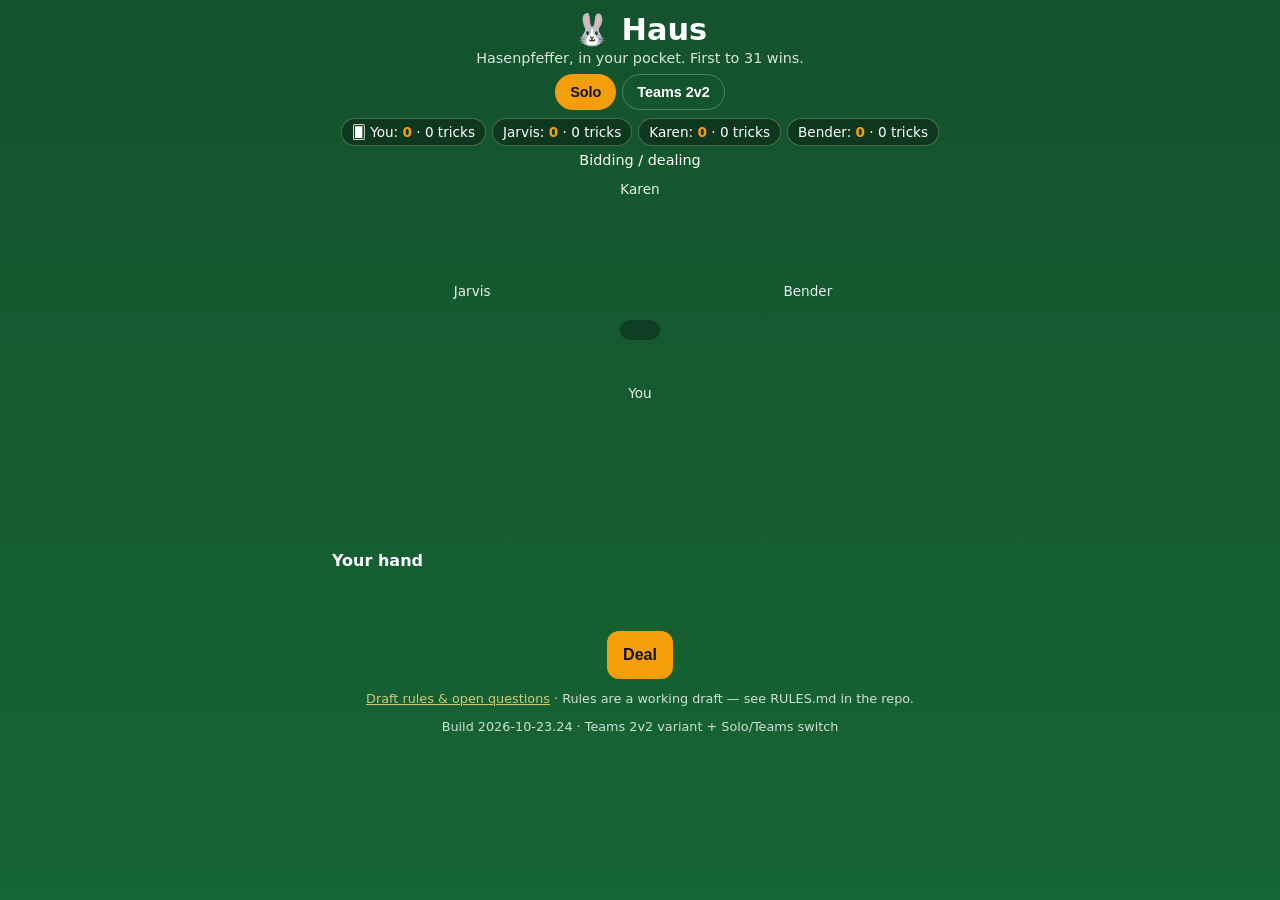
==== docs/index.html @ b061b7e0 "Build .24: Teams 2v2 variant + Solo/Teams switch" ====
<!DOCTYPE html>
<html lang="en">
<head>
<meta charset="utf-8">
<meta name="viewport" content="width=device-width, initial-scale=1, viewport-fit=cover">
<meta name="theme-color" content="#14532d">
<title>Haus — a Hasenpfeffer card game</title>
<link rel="icon" href="data:image/svg+xml,%3Csvg xmlns='http://www.w3.org/2000/svg' viewBox='0 0 100 100'%3E%3Ctext y='.9em' font-size='90'%3E🐰%3C/text%3E%3C/svg%3E">
<link rel="stylesheet" href="style.css?v=20261023-24">
</head>
<body>
<header>
  <h1>🐰 Haus</h1>
  <p class="tagline" id="tagline">Hasenpfeffer, in your pocket. First to 31 wins.</p>
  <div id="variant-switch" role="group" aria-label="Game variant">
    <button type="button" id="variant-solo" class="active">Solo</button>
    <button type="button" id="variant-teams">Teams 2v2</button>
  </div>
  <div id="scoreboard" aria-live="polite"></div>
  <div id="status"></div>
</header>

<main>
  <section id="table" aria-label="Table">
    <div class="seat seat-north" id="seat-2"><div class="seat-name" id="name-2"></div><div class="played" id="played-2"></div><div class="seat-hand" id="hand-2"></div></div>
    <div class="seat seat-west" id="seat-1"><div class="seat-name" id="name-1"></div><div class="played" id="played-1"></div><div class="seat-hand" id="hand-1"></div></div>
    <div class="seat seat-center" id="center-info"></div>
    <div class="seat seat-east" id="seat-3"><div class="seat-name" id="name-3"></div><div class="played" id="played-3"></div><div class="seat-hand" id="hand-3"></div></div>
    <div class="seat seat-south" id="seat-0"><div class="seat-name" id="name-0">You</div><div class="played" id="played-0"></div></div>
  </section>

  <section id="panel" aria-label="Actions"></section>

  <div id="bid-info" aria-live="polite"></div>

  <section id="hand-wrap" aria-label="Your hand">
    <h2>Your hand</h2>
    <div id="hand"></div>
  </section>


  <p id="message" role="status" aria-live="polite"></p>
  <button id="main-btn" type="button">Deal</button>
  <p class="rules-link"><a href="RULES.md">Draft rules &amp; open questions</a> · Rules are a working draft — see RULES.md in the repo.</p>
  <p class="rules-link" id="build-stamp">Build 2026-10-23.24 · Teams 2v2 variant + Solo/Teams switch</p>
</main>

<script src="game.js?v=20261023-24"></script>
</body>
</html>
---- docs/style.css ----
:root { --felt:#14532d; --felt2:#166534; --card:#fffdf7; --ink:#111827; --red:#b91c1c; --accent:#f59e0b; }
* { box-sizing:border-box; }
body { margin:0; font-family:system-ui,-apple-system,"Segoe UI",sans-serif; background:linear-gradient(180deg,var(--felt),var(--felt2)); color:#fff; min-height:100vh; }
header { padding:12px 16px 4px; text-align:center; }
h1 { margin:0; font-size:1.9rem; }
.tagline { margin:2px 0 8px; opacity:.85; font-size:.9rem; }
#scoreboard { display:flex; flex-wrap:wrap; gap:6px; justify-content:center; }
.chip { background:rgba(0,0,0,.35); border:1px solid rgba(255,255,255,.25); padding:5px 10px; border-radius:999px; font-size:.85rem; }
.chip strong { color:var(--accent); }
#status { margin-top:6px; font-size:.9rem; min-height:1.2em; }
main { max-width:640px; margin:0 auto; padding:8px 12px 32px; }
#table { display:grid; grid-template-columns:1fr auto 1fr; grid-template-areas:". north ." "west center east" ". south ."; gap:8px; align-items:center; text-align:center; min-height:150px; }
.seat-north{grid-area:north}.seat-west{grid-area:west}.seat-east{grid-area:east}.seat-center{grid-area:center}.seat-south{grid-area:south}
.card.winner { border-color:var(--accent); box-shadow:0 0 0 3px var(--accent), 0 0 18px rgba(245,158,11,.8); }
.seat-name { font-size:.85rem; opacity:.9; margin-bottom:4px; }
.played { min-height:74px; display:flex; justify-content:center; }
#center-info { background:rgba(0,0,0,.3); border-radius:12px; padding:10px 14px; font-size:.9rem; max-width:180px; }
#panel { display:flex; flex-wrap:wrap; gap:8px; justify-content:center; margin:12px 0; min-height:48px; }
#panel button, #main-btn { min-height:48px; min-width:48px; padding:10px 16px; border-radius:12px; border:0; font-size:1rem; font-weight:600; background:var(--accent); color:#111; cursor:pointer; touch-action:manipulation; }
#panel button.secondary { background:#e5e7eb; }
#panel button:disabled { opacity:.4; }
#main-btn { display:block; margin:12px auto; }
#hand-wrap h2 { font-size:1rem; margin:10px 0 6px; }
#hand { display:flex; flex-wrap:wrap; gap:8px; justify-content:center; }
.card { width:60px; height:84px; background:var(--card); color:var(--ink); border-radius:10px; border:2px solid transparent; display:flex; flex-direction:column; align-items:center; justify-content:center; font-size:1.25rem; font-weight:700; line-height:1.05; padding:4px; user-select:none; }
.card.red { color:var(--red); }
.card.small { width:48px; height:66px; font-size:1rem; }
.seat-hand { display:flex; flex-wrap:wrap; gap:3px; justify-content:center; margin-top:4px; }
.seat-hand:empty { display:none; }
.seat-hand .card.small { width:38px; height:52px; font-size:.85rem; padding:2px; }
.seat-hand .card .sub { display:none; }
#variant-switch { display:flex; gap:6px; justify-content:center; margin:8px 0; }
#variant-switch button { min-height:36px; padding:6px 14px; border-radius:999px; border:1px solid rgba(255,255,255,.25); background:transparent; color:inherit; font-size:.9rem; font-weight:600; cursor:pointer; }
#variant-switch button.active { background:var(--accent); color:#111; border-color:transparent; }
.seat.team-a { background:rgba(245,158,11,.14); border-radius:12px; }
.seat.team-b { background:rgba(56,189,248,.14); border-radius:12px; }
.card.trump { border-color:var(--accent); }
button.card { cursor:pointer; touch-action:manipulation; }
button.card:disabled { opacity:.35; cursor:default; }
#hand .card { touch-action:pan-y; cursor:grab; -webkit-touch-callout:none; }
#hand .card.disabled { opacity:.35; }
#hand .card.dragging { cursor:grabbing; position:fixed; margin:0; z-index:50; pointer-events:none; opacity:.94; box-shadow:0 14px 30px rgba(0,0,0,.55); border-color:var(--accent); }
#hand .card.placeholder { background:rgba(255,201,71,.10); border:2px dashed var(--accent); opacity:.55; }
#bid-info { margin:8px 0; font-size:.9rem; opacity:.85; line-height:1.5; }
#bid-info:empty { display:none; }
button.card:not(:disabled):active { transform:translateY(-4px); }
.card .sub { font-size:.6rem; font-weight:600; opacity:.65; }
#message { text-align:center; min-height:1.4em; }
.rules-link { text-align:center; font-size:.8rem; opacity:.8; }
.rules-link a { color:#fde68a; }
@media (max-width:380px){ .card{width:52px;height:76px} }
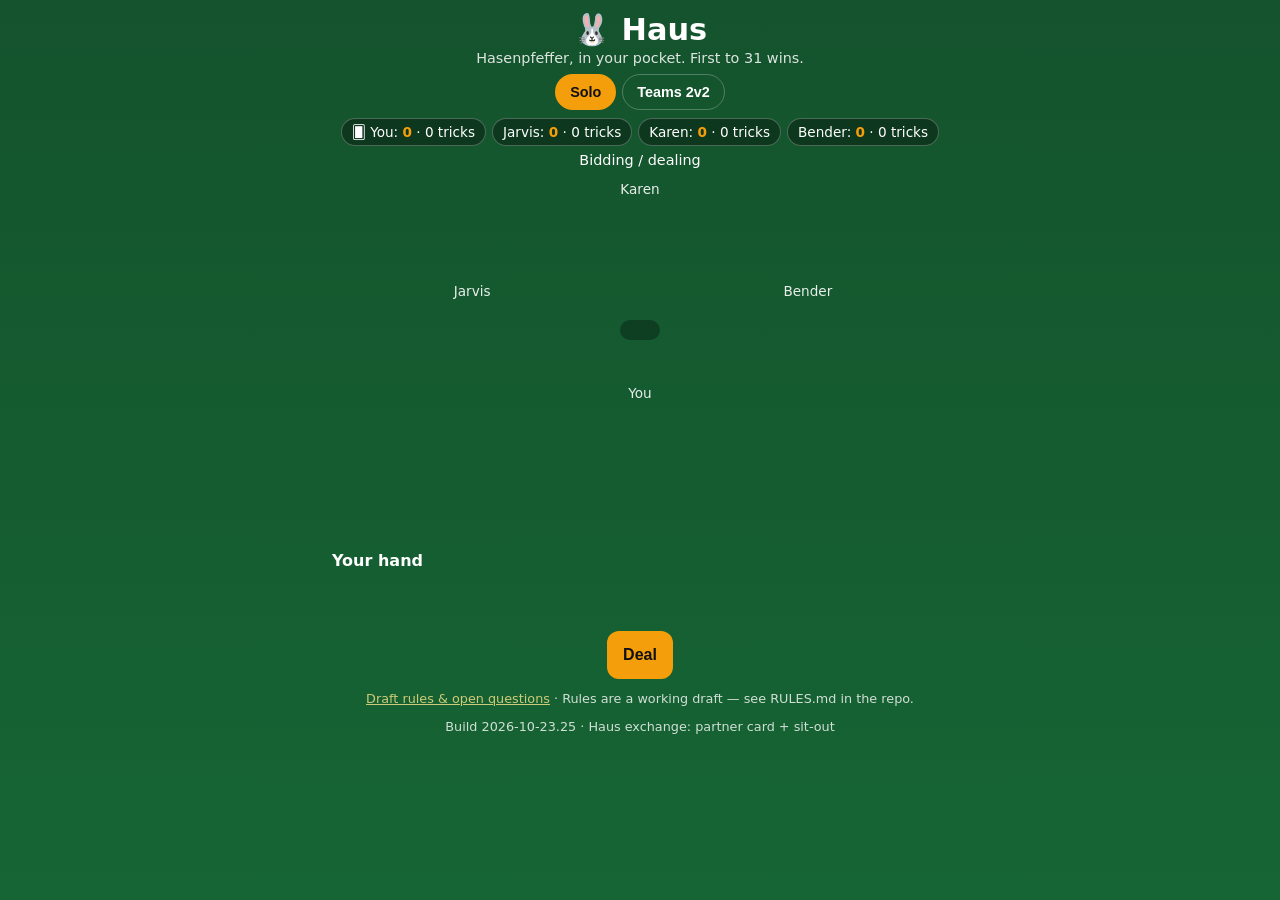
==== commit 1858174c: "Build .25: Haus exchange (teams) — partner card + sit-out" ====
--- a/docs/index.html
+++ b/docs/index.html
@@ -6,7 +6,7 @@
 <meta name="theme-color" content="#14532d">
 <title>Haus — a Hasenpfeffer card game</title>
 <link rel="icon" href="data:image/svg+xml,%3Csvg xmlns='http://www.w3.org/2000/svg' viewBox='0 0 100 100'%3E%3Ctext y='.9em' font-size='90'%3E🐰%3C/text%3E%3C/svg%3E">
-<link rel="stylesheet" href="style.css?v=20261023-24">
+<link rel="stylesheet" href="style.css?v=20261023-25">
 </head>
 <body>
 <header>
@@ -42,9 +42,9 @@
   <p id="message" role="status" aria-live="polite"></p>
   <button id="main-btn" type="button">Deal</button>
   <p class="rules-link"><a href="RULES.md">Draft rules &amp; open questions</a> · Rules are a working draft — see RULES.md in the repo.</p>
-  <p class="rules-link" id="build-stamp">Build 2026-10-23.24 · Teams 2v2 variant + Solo/Teams switch</p>
+  <p class="rules-link" id="build-stamp">Build 2026-10-23.25 · Haus exchange: partner card + sit-out</p>
 </main>
 
-<script src="game.js?v=20261023-24"></script>
+<script src="game.js?v=20261023-25"></script>
 </body>
 </html>
--- a/docs/style.css
+++ b/docs/style.css
@@ -34,6 +34,8 @@
 #variant-switch button.active { background:var(--accent); color:#111; border-color:transparent; }
 .seat.team-a { background:rgba(245,158,11,.14); border-radius:12px; }
 .seat.team-b { background:rgba(56,189,248,.14); border-radius:12px; }
+.seat.sitting { opacity:.55; }
+#hand.sitting .card { opacity:.55; }
 .card.trump { border-color:var(--accent); }
 button.card { cursor:pointer; touch-action:manipulation; }
 button.card:disabled { opacity:.35; cursor:default; }
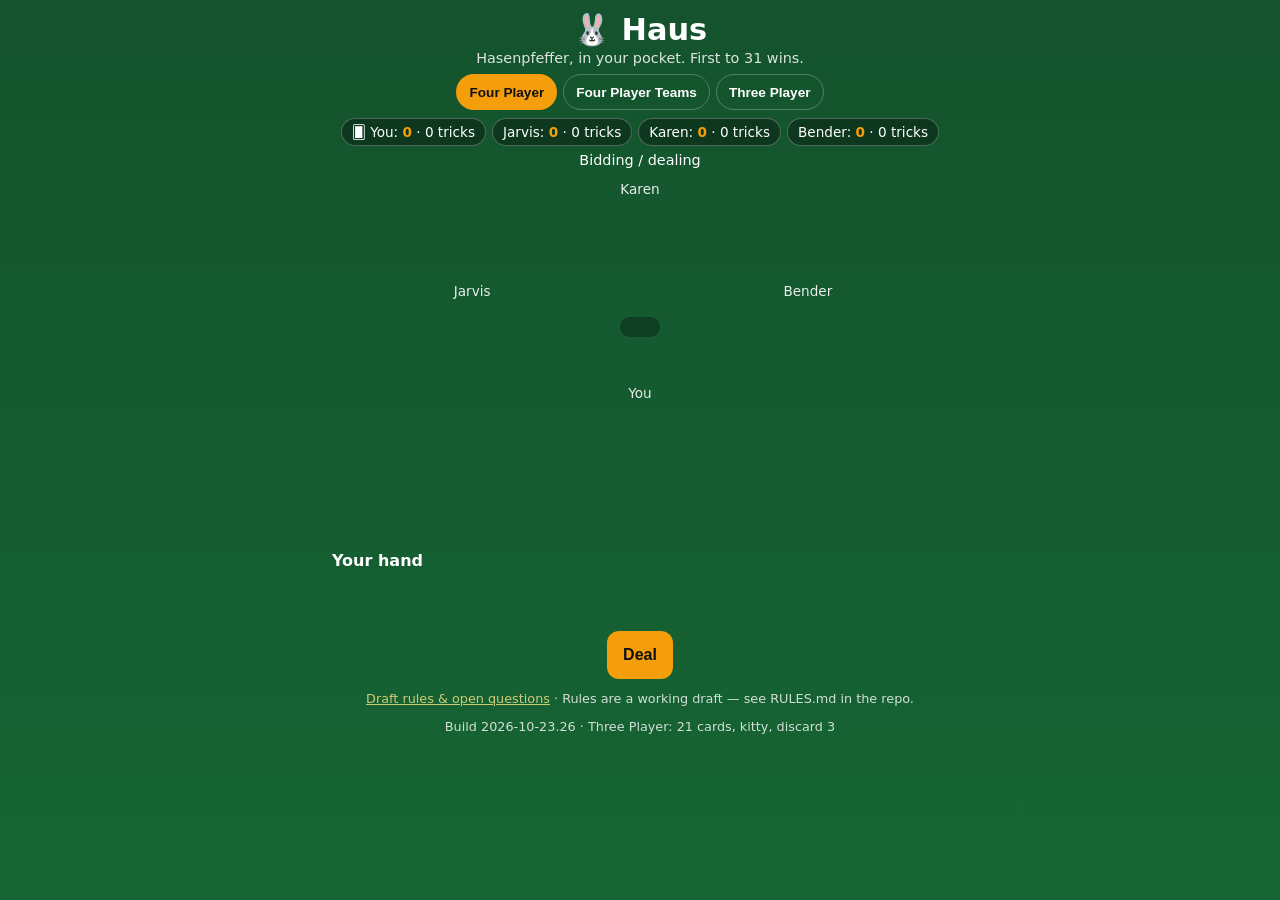
==== commit ed163693: "Build .26: Three Player variant (21-card deck, kitty, discard 3) + variant rename to Four Player / F" ====
--- a/docs/index.html
+++ b/docs/index.html
@@ -6,15 +6,16 @@
 <meta name="theme-color" content="#14532d">
 <title>Haus — a Hasenpfeffer card game</title>
 <link rel="icon" href="data:image/svg+xml,%3Csvg xmlns='http://www.w3.org/2000/svg' viewBox='0 0 100 100'%3E%3Ctext y='.9em' font-size='90'%3E🐰%3C/text%3E%3C/svg%3E">
-<link rel="stylesheet" href="style.css?v=20261023-25">
+<link rel="stylesheet" href="style.css?v=20261023-26">
 </head>
 <body>
 <header>
   <h1>🐰 Haus</h1>
   <p class="tagline" id="tagline">Hasenpfeffer, in your pocket. First to 31 wins.</p>
   <div id="variant-switch" role="group" aria-label="Game variant">
-    <button type="button" id="variant-solo" class="active">Solo</button>
-    <button type="button" id="variant-teams">Teams 2v2</button>
+    <button type="button" id="variant-four" class="active">Four Player</button>
+    <button type="button" id="variant-teams">Four Player Teams</button>
+    <button type="button" id="variant-three">Three Player</button>
   </div>
   <div id="scoreboard" aria-live="polite"></div>
   <div id="status"></div>
@@ -24,7 +25,7 @@
   <section id="table" aria-label="Table">
     <div class="seat seat-north" id="seat-2"><div class="seat-name" id="name-2"></div><div class="played" id="played-2"></div><div class="seat-hand" id="hand-2"></div></div>
     <div class="seat seat-west" id="seat-1"><div class="seat-name" id="name-1"></div><div class="played" id="played-1"></div><div class="seat-hand" id="hand-1"></div></div>
-    <div class="seat seat-center" id="center-info"></div>
+    <div class="seat seat-center"><div id="center-info"></div><div id="kitty"></div></div>
     <div class="seat seat-east" id="seat-3"><div class="seat-name" id="name-3"></div><div class="played" id="played-3"></div><div class="seat-hand" id="hand-3"></div></div>
     <div class="seat seat-south" id="seat-0"><div class="seat-name" id="name-0">You</div><div class="played" id="played-0"></div></div>
   </section>
@@ -42,9 +43,9 @@
   <p id="message" role="status" aria-live="polite"></p>
   <button id="main-btn" type="button">Deal</button>
   <p class="rules-link"><a href="RULES.md">Draft rules &amp; open questions</a> · Rules are a working draft — see RULES.md in the repo.</p>
-  <p class="rules-link" id="build-stamp">Build 2026-10-23.25 · Haus exchange: partner card + sit-out</p>
+  <p class="rules-link" id="build-stamp">Build 2026-10-23.26 · Three Player: 21 cards, kitty, discard 3</p>
 </main>
 
-<script src="game.js?v=20261023-25"></script>
+<script src="game.js?v=20261023-26"></script>
 </body>
 </html>
--- a/docs/style.css
+++ b/docs/style.css
@@ -29,8 +29,10 @@
 .seat-hand:empty { display:none; }
 .seat-hand .card.small { width:38px; height:52px; font-size:.85rem; padding:2px; }
 .seat-hand .card .sub { display:none; }
-#variant-switch { display:flex; gap:6px; justify-content:center; margin:8px 0; }
-#variant-switch button { min-height:36px; padding:6px 14px; border-radius:999px; border:1px solid rgba(255,255,255,.25); background:transparent; color:inherit; font-size:.9rem; font-weight:600; cursor:pointer; }
+#variant-switch { display:flex; flex-wrap:wrap; gap:6px; justify-content:center; margin:8px 0; }
+#variant-switch button { min-height:36px; padding:6px 12px; border-radius:999px; border:1px solid rgba(255,255,255,.25); background:transparent; color:inherit; font-size:.85rem; font-weight:600; cursor:pointer; }
+#kitty { display:flex; gap:3px; justify-content:center; margin-top:6px; font-size:1.2rem; }
+#hand .card.selected { transform:translateY(-10px); border-color:var(--accent); box-shadow:0 0 0 3px var(--accent); }
 #variant-switch button.active { background:var(--accent); color:#111; border-color:transparent; }
 .seat.team-a { background:rgba(245,158,11,.14); border-radius:12px; }
 .seat.team-b { background:rgba(56,189,248,.14); border-radius:12px; }
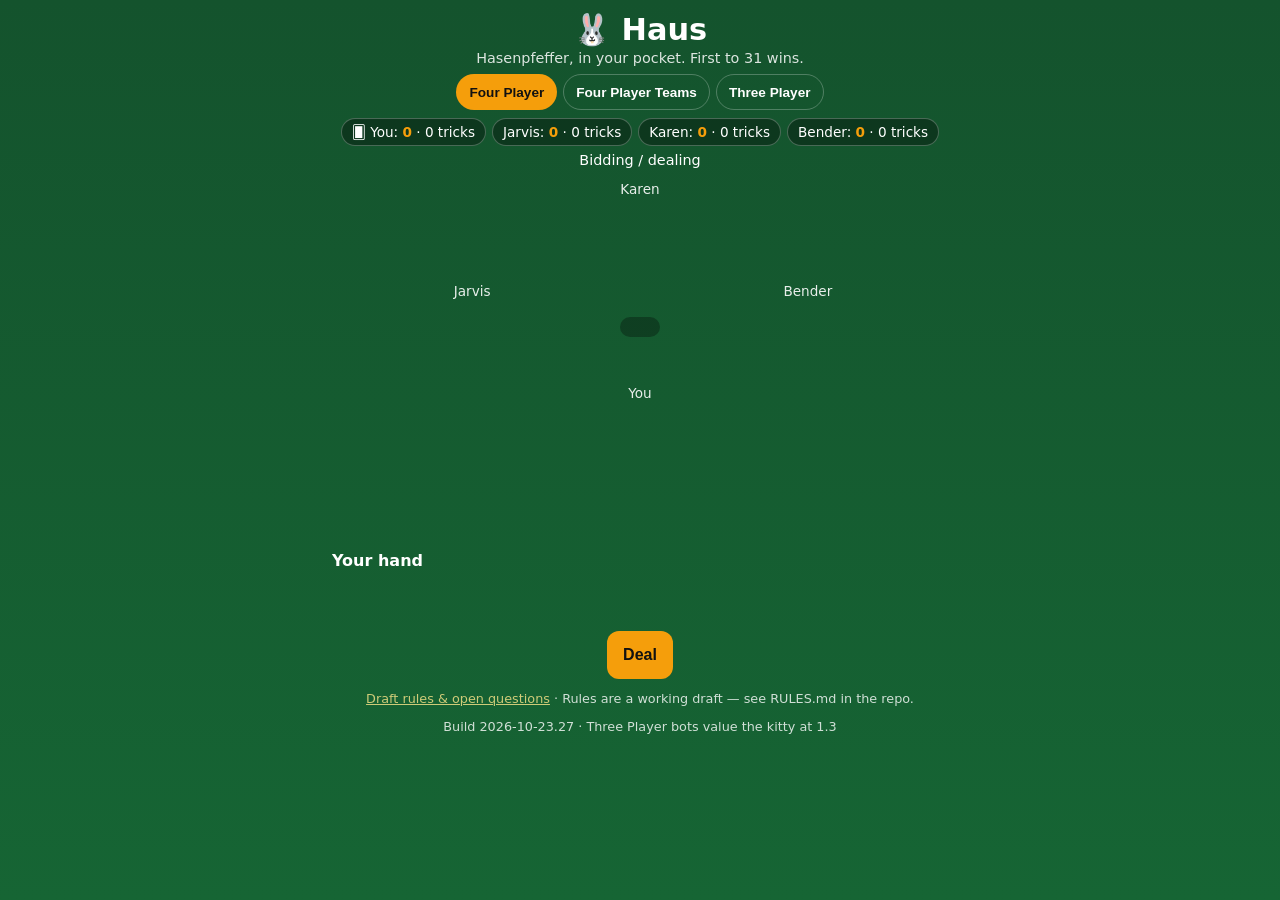
==== commit 28211985: "Build .27: Three Player kitty bonus 0.5 -> 1.3 (measured: tricks = 1.32 + 1.01 * est)" ====
--- a/docs/index.html
+++ b/docs/index.html
@@ -6,7 +6,7 @@
 <meta name="theme-color" content="#14532d">
 <title>Haus — a Hasenpfeffer card game</title>
 <link rel="icon" href="data:image/svg+xml,%3Csvg xmlns='http://www.w3.org/2000/svg' viewBox='0 0 100 100'%3E%3Ctext y='.9em' font-size='90'%3E🐰%3C/text%3E%3C/svg%3E">
-<link rel="stylesheet" href="style.css?v=20261023-26">
+<link rel="stylesheet" href="style.css?v=20261023-27">
 </head>
 <body>
 <header>
@@ -43,9 +43,9 @@
   <p id="message" role="status" aria-live="polite"></p>
   <button id="main-btn" type="button">Deal</button>
   <p class="rules-link"><a href="RULES.md">Draft rules &amp; open questions</a> · Rules are a working draft — see RULES.md in the repo.</p>
-  <p class="rules-link" id="build-stamp">Build 2026-10-23.26 · Three Player: 21 cards, kitty, discard 3</p>
+  <p class="rules-link" id="build-stamp">Build 2026-10-23.27 · Three Player bots value the kitty at 1.3</p>
 </main>
 
-<script src="game.js?v=20261023-26"></script>
+<script src="game.js?v=20261023-27"></script>
 </body>
 </html>
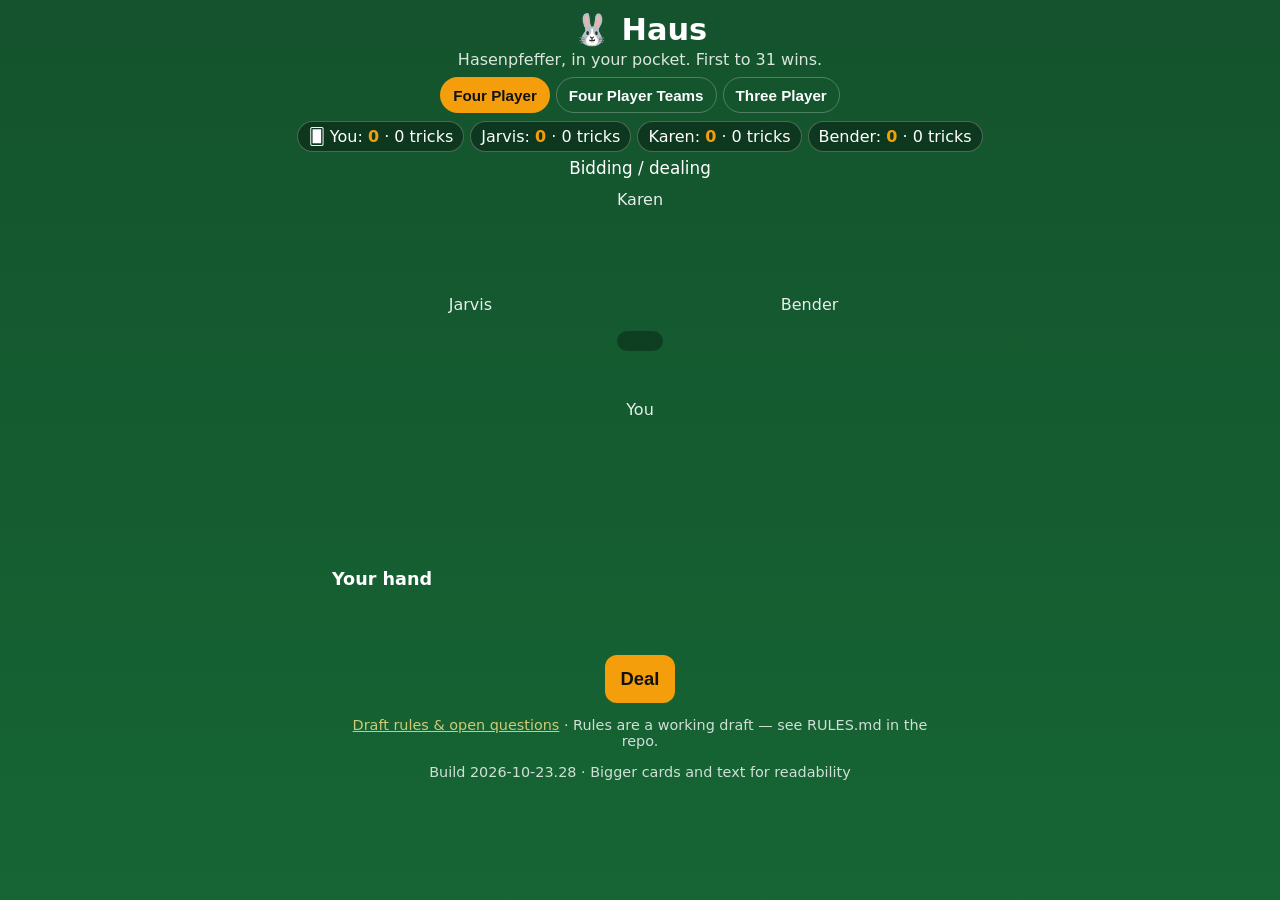
==== commit e0898f38: "Build .28: Bigger cards and UI text for readability (older users); narrow-phone card rule scales fon" ====
--- a/docs/index.html
+++ b/docs/index.html
@@ -6,7 +6,7 @@
 <meta name="theme-color" content="#14532d">
 <title>Haus — a Hasenpfeffer card game</title>
 <link rel="icon" href="data:image/svg+xml,%3Csvg xmlns='http://www.w3.org/2000/svg' viewBox='0 0 100 100'%3E%3Ctext y='.9em' font-size='90'%3E🐰%3C/text%3E%3C/svg%3E">
-<link rel="stylesheet" href="style.css?v=20261023-27">
+<link rel="stylesheet" href="style.css?v=20261023-28">
 </head>
 <body>
 <header>
@@ -43,9 +43,9 @@
   <p id="message" role="status" aria-live="polite"></p>
   <button id="main-btn" type="button">Deal</button>
   <p class="rules-link"><a href="RULES.md">Draft rules &amp; open questions</a> · Rules are a working draft — see RULES.md in the repo.</p>
-  <p class="rules-link" id="build-stamp">Build 2026-10-23.27 · Three Player bots value the kitty at 1.3</p>
+  <p class="rules-link" id="build-stamp">Build 2026-10-23.28 · Bigger cards and text for readability</p>
 </main>
 
-<script src="game.js?v=20261023-27"></script>
+<script src="game.js?v=20261023-28"></script>
 </body>
 </html>
--- a/docs/style.css
+++ b/docs/style.css
@@ -3,35 +3,35 @@
 body { margin:0; font-family:system-ui,-apple-system,"Segoe UI",sans-serif; background:linear-gradient(180deg,var(--felt),var(--felt2)); color:#fff; min-height:100vh; }
 header { padding:12px 16px 4px; text-align:center; }
 h1 { margin:0; font-size:1.9rem; }
-.tagline { margin:2px 0 8px; opacity:.85; font-size:.9rem; }
+.tagline { margin:2px 0 8px; opacity:.85; font-size:1rem; }
 #scoreboard { display:flex; flex-wrap:wrap; gap:6px; justify-content:center; }
-.chip { background:rgba(0,0,0,.35); border:1px solid rgba(255,255,255,.25); padding:5px 10px; border-radius:999px; font-size:.85rem; }
+.chip { background:rgba(0,0,0,.35); border:1px solid rgba(255,255,255,.25); padding:5px 10px; border-radius:999px; font-size:1rem; }
 .chip strong { color:var(--accent); }
-#status { margin-top:6px; font-size:.9rem; min-height:1.2em; }
+#status { margin-top:6px; font-size:1.05rem; min-height:1.2em; }
 main { max-width:640px; margin:0 auto; padding:8px 12px 32px; }
 #table { display:grid; grid-template-columns:1fr auto 1fr; grid-template-areas:". north ." "west center east" ". south ."; gap:8px; align-items:center; text-align:center; min-height:150px; }
 .seat-north{grid-area:north}.seat-west{grid-area:west}.seat-east{grid-area:east}.seat-center{grid-area:center}.seat-south{grid-area:south}
 .card.winner { border-color:var(--accent); box-shadow:0 0 0 3px var(--accent), 0 0 18px rgba(245,158,11,.8); }
-.seat-name { font-size:.85rem; opacity:.9; margin-bottom:4px; }
+.seat-name { font-size:1rem; opacity:.9; margin-bottom:4px; }
 .played { min-height:74px; display:flex; justify-content:center; }
-#center-info { background:rgba(0,0,0,.3); border-radius:12px; padding:10px 14px; font-size:.9rem; max-width:180px; }
+#center-info { background:rgba(0,0,0,.3); border-radius:12px; padding:10px 14px; font-size:1rem; max-width:180px; }
 #panel { display:flex; flex-wrap:wrap; gap:8px; justify-content:center; margin:12px 0; min-height:48px; }
-#panel button, #main-btn { min-height:48px; min-width:48px; padding:10px 16px; border-radius:12px; border:0; font-size:1rem; font-weight:600; background:var(--accent); color:#111; cursor:pointer; touch-action:manipulation; }
+#panel button, #main-btn { min-height:48px; min-width:48px; padding:10px 16px; border-radius:12px; border:0; font-size:1.15rem; font-weight:600; background:var(--accent); color:#111; cursor:pointer; touch-action:manipulation; }
 #panel button.secondary { background:#e5e7eb; }
 #panel button:disabled { opacity:.4; }
 #main-btn { display:block; margin:12px auto; }
-#hand-wrap h2 { font-size:1rem; margin:10px 0 6px; }
+#hand-wrap h2 { font-size:1.1rem; margin:10px 0 6px; }
 #hand { display:flex; flex-wrap:wrap; gap:8px; justify-content:center; }
-.card { width:60px; height:84px; background:var(--card); color:var(--ink); border-radius:10px; border:2px solid transparent; display:flex; flex-direction:column; align-items:center; justify-content:center; font-size:1.25rem; font-weight:700; line-height:1.05; padding:4px; user-select:none; }
+.card { width:66px; height:90px; background:var(--card); color:var(--ink); border-radius:10px; border:2px solid transparent; display:flex; flex-direction:column; align-items:center; justify-content:center; font-size:1.6rem; font-weight:700; line-height:1.05; padding:4px; user-select:none; }
 .card.red { color:var(--red); }
-.card.small { width:48px; height:66px; font-size:1rem; }
+.card.small { width:54px; height:74px; font-size:1.25rem; }
 .seat-hand { display:flex; flex-wrap:wrap; gap:3px; justify-content:center; margin-top:4px; }
 .seat-hand:empty { display:none; }
-.seat-hand .card.small { width:38px; height:52px; font-size:.85rem; padding:2px; }
+.seat-hand .card.small { width:44px; height:60px; font-size:1rem; padding:2px; }
 .seat-hand .card .sub { display:none; }
 #variant-switch { display:flex; flex-wrap:wrap; gap:6px; justify-content:center; margin:8px 0; }
-#variant-switch button { min-height:36px; padding:6px 12px; border-radius:999px; border:1px solid rgba(255,255,255,.25); background:transparent; color:inherit; font-size:.85rem; font-weight:600; cursor:pointer; }
-#kitty { display:flex; gap:3px; justify-content:center; margin-top:6px; font-size:1.2rem; }
+#variant-switch button { min-height:36px; padding:6px 12px; border-radius:999px; border:1px solid rgba(255,255,255,.25); background:transparent; color:inherit; font-size:.95rem; font-weight:600; cursor:pointer; }
+#kitty { display:flex; gap:3px; justify-content:center; margin-top:6px; font-size:1.4rem; }
 #hand .card.selected { transform:translateY(-10px); border-color:var(--accent); box-shadow:0 0 0 3px var(--accent); }
 #variant-switch button.active { background:var(--accent); color:#111; border-color:transparent; }
 .seat.team-a { background:rgba(245,158,11,.14); border-radius:12px; }
@@ -45,11 +45,13 @@
 #hand .card.disabled { opacity:.35; }
 #hand .card.dragging { cursor:grabbing; position:fixed; margin:0; z-index:50; pointer-events:none; opacity:.94; box-shadow:0 14px 30px rgba(0,0,0,.55); border-color:var(--accent); }
 #hand .card.placeholder { background:rgba(255,201,71,.10); border:2px dashed var(--accent); opacity:.55; }
-#bid-info { margin:8px 0; font-size:.9rem; opacity:.85; line-height:1.5; }
+#bid-info { margin:8px 0; font-size:1rem; opacity:.85; line-height:1.5; }
 #bid-info:empty { display:none; }
 button.card:not(:disabled):active { transform:translateY(-4px); }
-.card .sub { font-size:.6rem; font-weight:600; opacity:.65; }
-#message { text-align:center; min-height:1.4em; }
-.rules-link { text-align:center; font-size:.8rem; opacity:.8; }
+.card .sub { font-size:.7rem; font-weight:600; opacity:.65; text-align:center; }
+#message { text-align:center; min-height:1.4em; font-size:1.1rem; }
+.rules-link { text-align:center; font-size:.9rem; opacity:.8; }
 .rules-link a { color:#fde68a; }
-@media (max-width:380px){ .card{width:52px;height:76px} }
+/* Narrow phones: cards shrink a little to keep 5 in a row, but the rank
+   text must shrink with them — a 1.6rem "10♣" does not fit a 52px card. */
+@media (max-width:380px){ .card{width:60px;height:84px;font-size:1.4rem} }
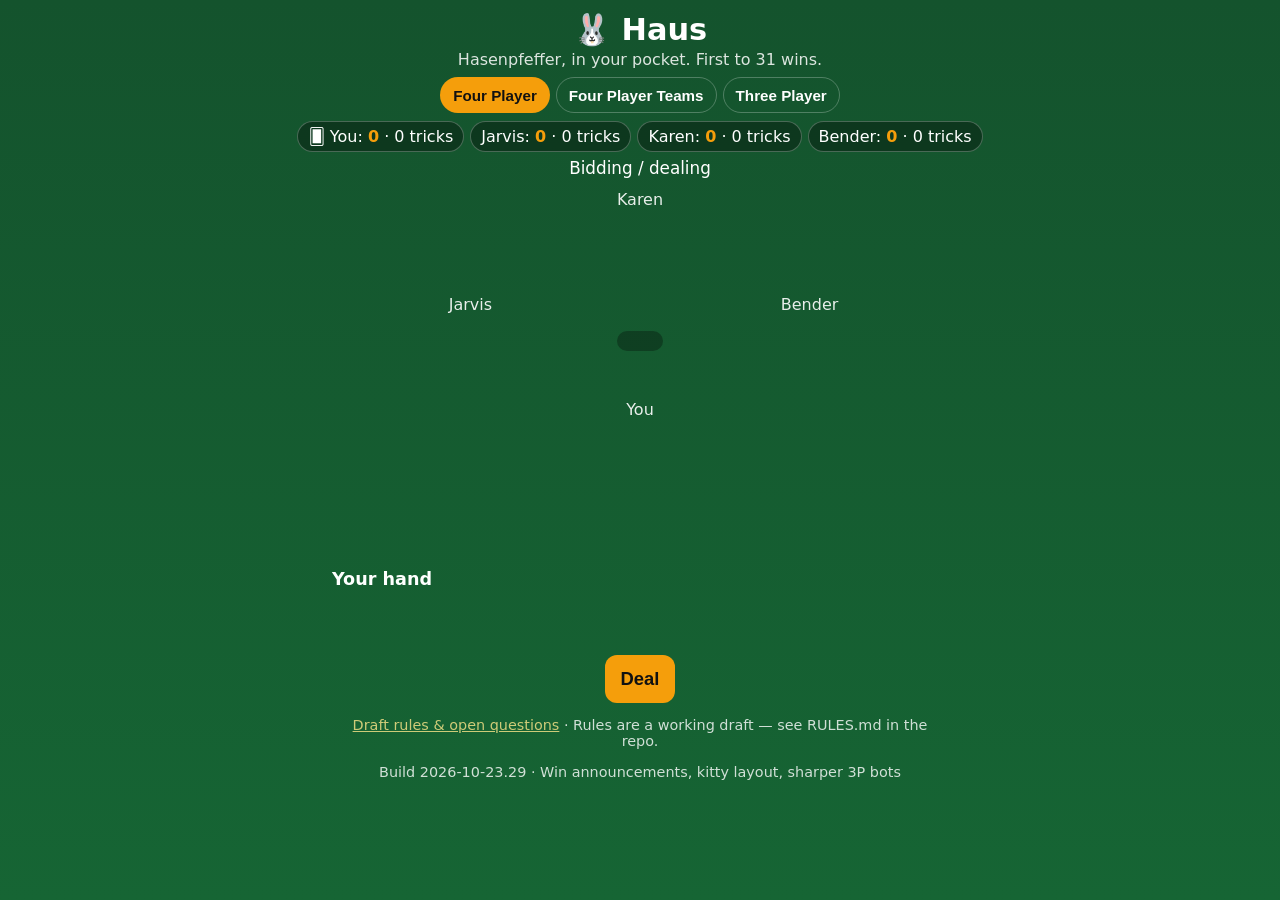
==== commit 17654da3: "Build .29: win announcements, kitty layout, sharper 3P bots" ====
--- a/docs/index.html
+++ b/docs/index.html
@@ -6,7 +6,7 @@
 <meta name="theme-color" content="#14532d">
 <title>Haus — a Hasenpfeffer card game</title>
 <link rel="icon" href="data:image/svg+xml,%3Csvg xmlns='http://www.w3.org/2000/svg' viewBox='0 0 100 100'%3E%3Ctext y='.9em' font-size='90'%3E🐰%3C/text%3E%3C/svg%3E">
-<link rel="stylesheet" href="style.css?v=20261023-28">
+<link rel="stylesheet" href="style.css?v=20261023-29">
 </head>
 <body>
 <header>
@@ -43,9 +43,9 @@
   <p id="message" role="status" aria-live="polite"></p>
   <button id="main-btn" type="button">Deal</button>
   <p class="rules-link"><a href="RULES.md">Draft rules &amp; open questions</a> · Rules are a working draft — see RULES.md in the repo.</p>
-  <p class="rules-link" id="build-stamp">Build 2026-10-23.28 · Bigger cards and text for readability</p>
+  <p class="rules-link" id="build-stamp">Build 2026-10-23.29 · Win announcements, kitty layout, sharper 3P bots</p>
 </main>
 
-<script src="game.js?v=20261023-28"></script>
+<script src="game.js?v=20261023-29"></script>
 </body>
 </html>
--- a/docs/style.css
+++ b/docs/style.css
@@ -21,7 +21,10 @@
 #panel button:disabled { opacity:.4; }
 #main-btn { display:block; margin:12px auto; }
 #hand-wrap h2 { font-size:1.1rem; margin:10px 0 6px; }
-#hand { display:flex; flex-wrap:wrap; gap:8px; justify-content:center; }
+#hand { display:flex; flex-wrap:nowrap; gap:8px; justify-content:center; }
+/* The hand row never wraps: game.js sizes these from the measured row width
+   (6 cards, or 9 with the kitty) so the row always fits on one line. */
+#hand .card { width:var(--hand-card-w, 66px); height:var(--hand-card-h, 90px); font-size:var(--hand-card-f, 1.6rem); padding:var(--hand-card-p, 4px); }
 .card { width:66px; height:90px; background:var(--card); color:var(--ink); border-radius:10px; border:2px solid transparent; display:flex; flex-direction:column; align-items:center; justify-content:center; font-size:1.6rem; font-weight:700; line-height:1.05; padding:4px; user-select:none; }
 .card.red { color:var(--red); }
 .card.small { width:54px; height:74px; font-size:1.25rem; }
@@ -52,6 +55,23 @@
 #message { text-align:center; min-height:1.4em; font-size:1.1rem; }
 .rules-link { text-align:center; font-size:.9rem; opacity:.8; }
 .rules-link a { color:#fde68a; }
-/* Narrow phones: cards shrink a little to keep 5 in a row, but the rank
-   text must shrink with them — a 1.6rem "10♣" does not fit a 52px card. */
-@media (max-width:380px){ .card{width:60px;height:84px;font-size:1.4rem} }
+/* No narrow-phone card rule: the hand row is sized in code (see #hand
+   .card above), which supersedes the old ≤380px rule that shrank cards
+   without shrinking their text. */
+
+/* Game-over overlay: your win gets fireworks; someone else's win gets a
+   trophy moment instead — no fireworks, but unmistakably more than text. */
+#game-over-overlay { position:fixed; inset:0; z-index:100; display:flex; flex-direction:column; align-items:center; justify-content:center; gap:12px; padding:24px; text-align:center; background:rgba(0,0,0,.72); color:#fff; }
+#game-over-overlay.lose { background:rgba(0,0,0,.85); }
+#game-over-overlay .go-title { font-size:2.4rem; font-weight:800; margin:0; }
+#game-over-overlay .go-sub { font-size:1.2rem; margin:0; }
+#game-over-overlay .go-scores { font-size:1rem; opacity:.85; margin:0; }
+#game-over-overlay .go-buttons { display:flex; gap:10px; margin-top:8px; }
+#game-over-overlay button { font-size:1.15rem; padding:12px 20px; border-radius:10px; border:2px solid #f59e0b; background:#f59e0b; color:#111; font-weight:700; }
+#game-over-overlay button.go-secondary { background:transparent; color:#fff; border-color:#fff; }
+#game-over-overlay .firework { position:absolute; animation:firework-rise 2.8s ease-out infinite; pointer-events:none; }
+@keyframes firework-rise { 0% { transform:translateY(30px) scale(.4); opacity:0 } 25% { opacity:1 } 100% { transform:translateY(-140px) scale(1.15); opacity:0 } }
+#game-over-overlay .trophy { font-size:4rem; animation:trophy-in .8s ease-out, trophy-pulse 2s ease-in-out 1s infinite; }
+@keyframes trophy-in { from { transform:scale(.3); opacity:0 } to { transform:scale(1); opacity:1 } }
+@keyframes trophy-pulse { 0%,100% { transform:scale(1) } 50% { transform:scale(1.06) } }
+@media (prefers-reduced-motion: reduce) { #game-over-overlay .firework, #game-over-overlay .trophy { animation:none; } }
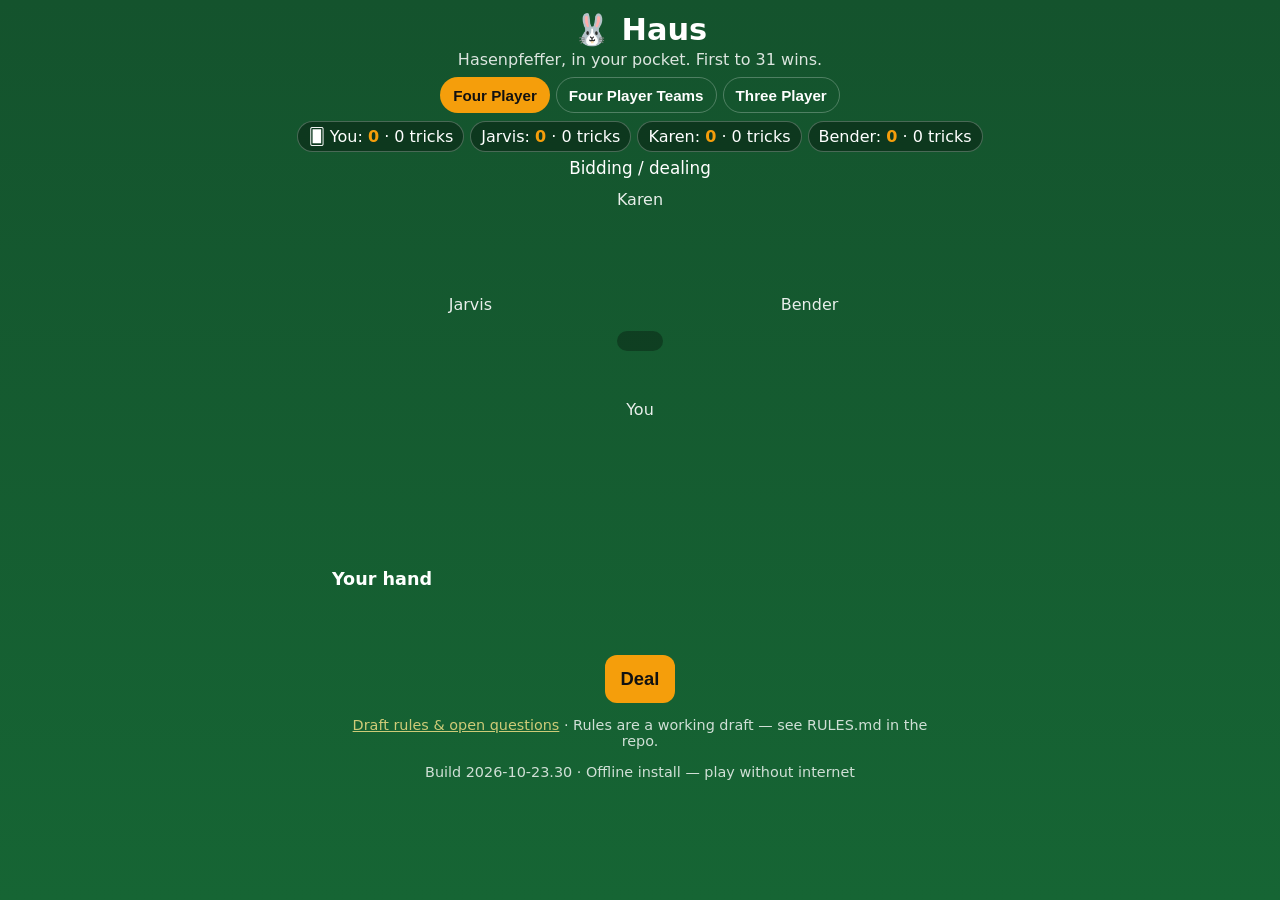
==== commit d93ab069: "Build .30: offline install (PWA) — manifest, service worker, rabbit icons" ====
--- a/docs/index.html
+++ b/docs/index.html
@@ -6,7 +6,13 @@
 <meta name="theme-color" content="#14532d">
 <title>Haus — a Hasenpfeffer card game</title>
 <link rel="icon" href="data:image/svg+xml,%3Csvg xmlns='http://www.w3.org/2000/svg' viewBox='0 0 100 100'%3E%3Ctext y='.9em' font-size='90'%3E🐰%3C/text%3E%3C/svg%3E">
-<link rel="stylesheet" href="style.css?v=20261023-29">
+<link rel="manifest" href="manifest.webmanifest">
+<link rel="apple-touch-icon" href="icon-192.png">
+<meta name="mobile-web-app-capable" content="yes">
+<meta name="apple-mobile-web-app-capable" content="yes">
+<meta name="apple-mobile-web-app-status-bar-style" content="black-translucent">
+<meta name="apple-mobile-web-app-title" content="Haus">
+<link rel="stylesheet" href="style.css?v=20261023-30">
 </head>
 <body>
 <header>
@@ -43,9 +49,12 @@
   <p id="message" role="status" aria-live="polite"></p>
   <button id="main-btn" type="button">Deal</button>
   <p class="rules-link"><a href="RULES.md">Draft rules &amp; open questions</a> · Rules are a working draft — see RULES.md in the repo.</p>
-  <p class="rules-link" id="build-stamp">Build 2026-10-23.29 · Win announcements, kitty layout, sharper 3P bots</p>
+  <p class="rules-link" id="build-stamp">Build 2026-10-23.30 · Offline install — play without internet</p>
 </main>
 
-<script src="game.js?v=20261023-29"></script>
+<script src="game.js?v=20261023-30"></script>
+<script>
+if ("serviceWorker" in navigator) { window.addEventListener("load", function () { navigator.serviceWorker.register("sw.js").catch(function () {}); }); }
+</script>
 </body>
 </html>
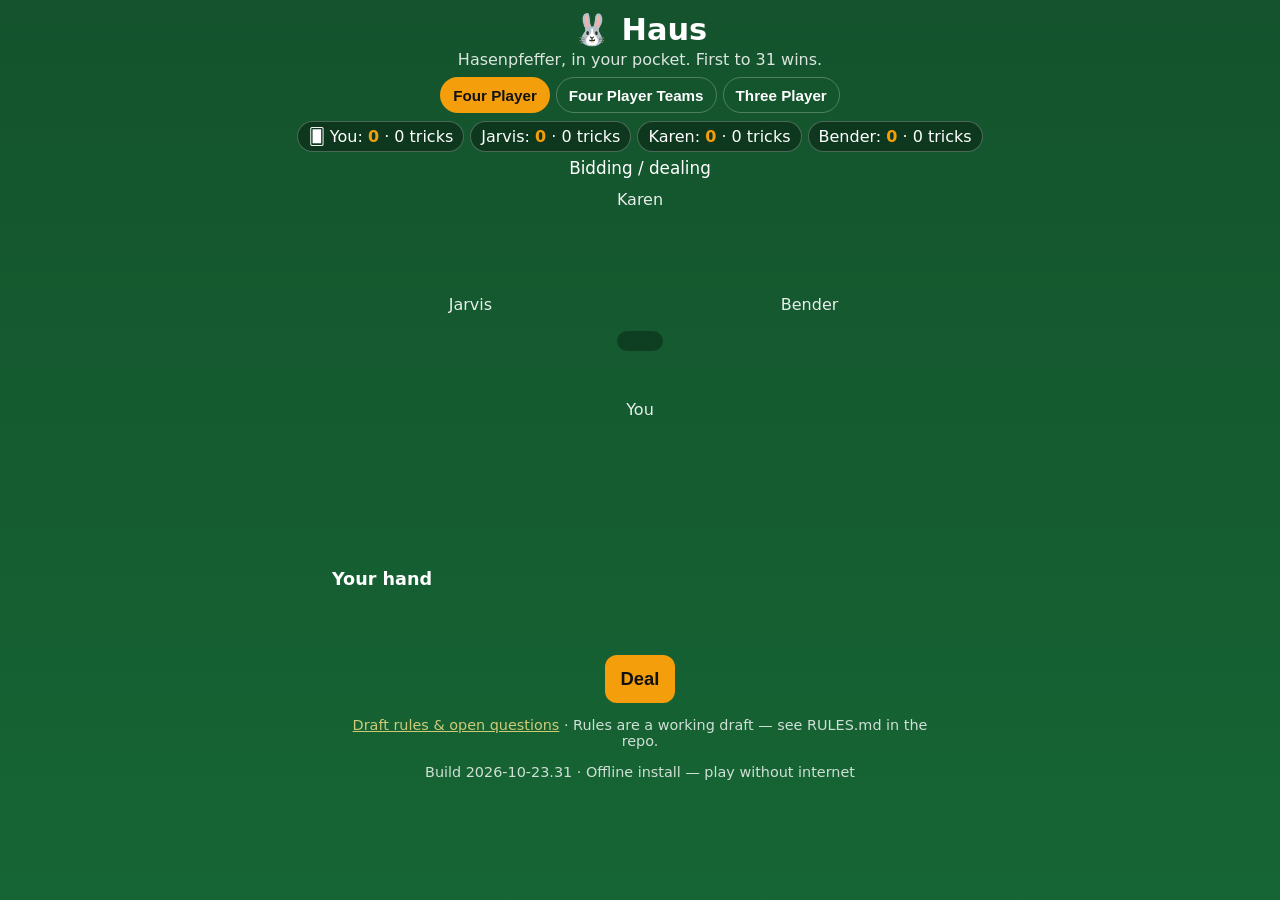
==== commit ed4223e0: "Build .31: bots shed weakest trump by strength, not printed value" ====
--- a/docs/index.html
+++ b/docs/index.html
@@ -12,7 +12,7 @@
 <meta name="apple-mobile-web-app-capable" content="yes">
 <meta name="apple-mobile-web-app-status-bar-style" content="black-translucent">
 <meta name="apple-mobile-web-app-title" content="Haus">
-<link rel="stylesheet" href="style.css?v=20261023-30">
+<link rel="stylesheet" href="style.css?v=20261023-31">
 </head>
 <body>
 <header>
@@ -49,10 +49,10 @@
   <p id="message" role="status" aria-live="polite"></p>
   <button id="main-btn" type="button">Deal</button>
   <p class="rules-link"><a href="RULES.md">Draft rules &amp; open questions</a> · Rules are a working draft — see RULES.md in the repo.</p>
-  <p class="rules-link" id="build-stamp">Build 2026-10-23.30 · Offline install — play without internet</p>
+  <p class="rules-link" id="build-stamp">Build 2026-10-23.31 · Offline install — play without internet</p>
 </main>
 
-<script src="game.js?v=20261023-30"></script>
+<script src="game.js?v=20261023-31"></script>
 <script>
 if ("serviceWorker" in navigator) { window.addEventListener("load", function () { navigator.serviceWorker.register("sw.js").catch(function () {}); }); }
 </script>
